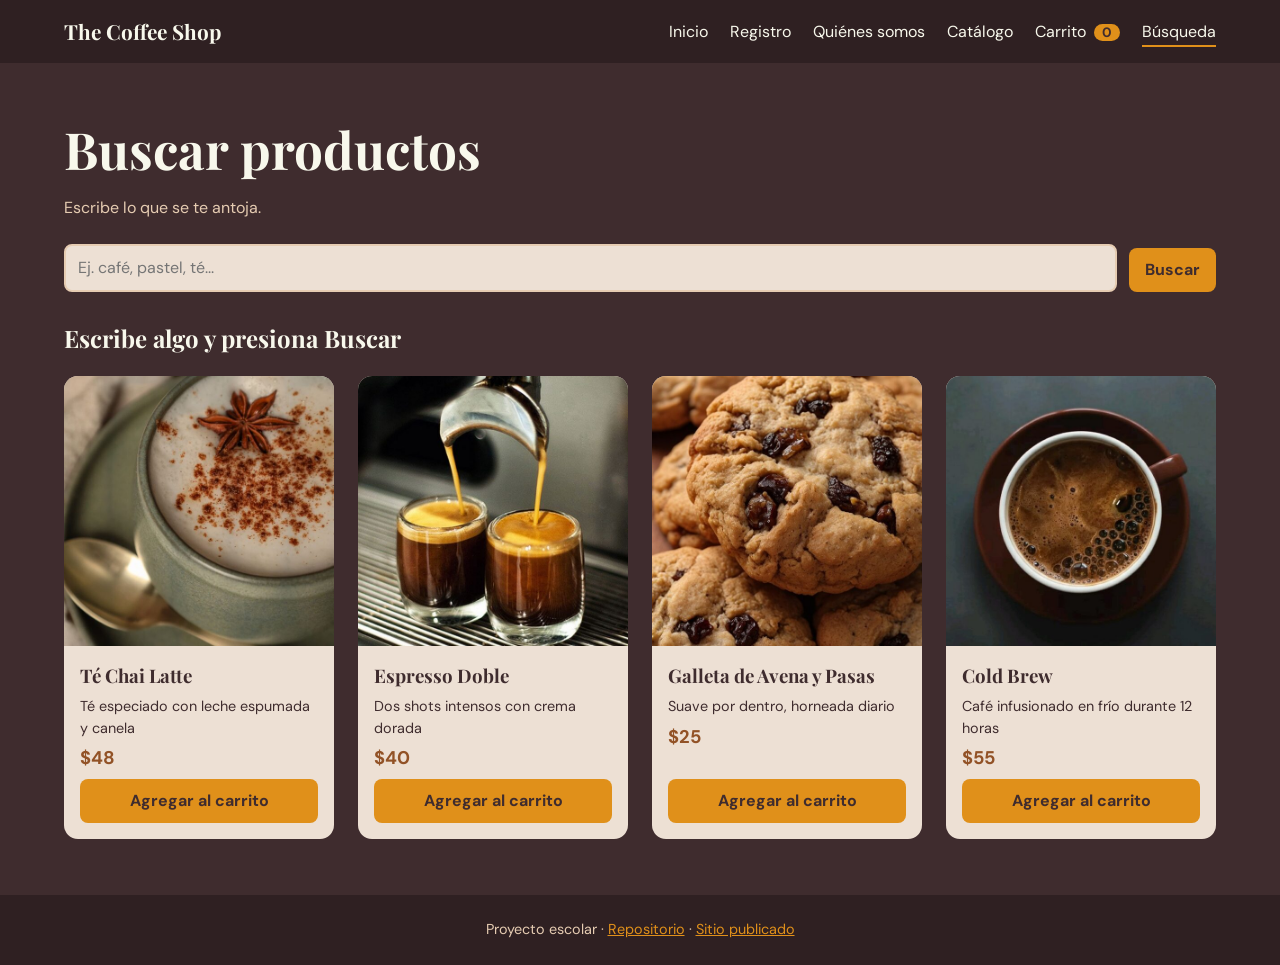
==== busqueda.html @ 22075d90 "Add files via upload" ====
<!DOCTYPE html><html lang="es"><head><meta charset="UTF-8"><meta name="viewport" content="width=device-width, initial-scale=1"><link rel="preconnect" href="https://fonts.googleapis.com"><link href="https://fonts.googleapis.com/css2?family=DM+Sans:wght@400;700&family=Playfair+Display:wght@700&display=swap" rel="stylesheet"><link rel="stylesheet" href="styles.css"><title>Búsqueda | The Coffee Shop</title></head><body><nav><span class="logo">The Coffee Shop</span><ul><li><a href="index.html">Inicio</a></li><li><a href="registro.html">Registro</a></li><li><a href="nosotros.html">Quiénes somos</a></li><li><a href="catalogo.html">Catálogo</a></li><li><a href="carrito.html">Carrito <span id="contador">0</span></a></li><li><a href="busqueda.html" class="activo">Búsqueda</a></li></ul></nav><header class="titulo"><h1>Buscar productos</h1><p>Escribe lo que se te antoja.</p></header><main><form class="buscar" id="form-busqueda"><input type="text" id="texto-busqueda" placeholder="Ej. café, pastel, té..." aria-label="Buscar productos"><button type="submit" class="btn">Buscar</button></form><section id="resultados"><h2 id="titulo-resultados">Escribe algo y presiona Buscar</h2><div class="grid" id="lista-resultados" hidden><article class="producto"><img src="img/chai.jpg" alt="Té Chai Latte"><div><h3>Té Chai Latte</h3><p>Té especiado con leche espumada y canela</p><span class="precio">$48</span><button class="btn btn-agregar" data-id="chai" data-img="chai" data-nombre="Té Chai Latte" data-precio="48">Agregar al carrito</button></div></article><article class="producto"><img src="img/espresso.jpg" alt="Espresso Doble"><div><h3>Espresso Doble</h3><p>Dos shots intensos con crema dorada</p><span class="precio">$40</span><button class="btn btn-agregar" data-id="espresso" data-img="espresso" data-nombre="Espresso Doble" data-precio="40">Agregar al carrito</button></div></article><article class="producto"><img src="img/galleta.jpg" alt="Galleta de Avena y Pasas"><div><h3>Galleta de Avena y Pasas</h3><p>Suave por dentro, horneada diario</p><span class="precio">$25</span><button class="btn btn-agregar" data-id="galleta" data-img="galleta" data-nombre="Galleta de Avena y Pasas" data-precio="25">Agregar al carrito</button></div></article><article class="producto"><img src="img/americano.jpg" alt="Cold Brew"><div><h3>Cold Brew</h3><p>Café infusionado en frío durante 12 horas</p><span class="precio">$55</span><button class="btn btn-agregar" data-id="cold-brew" data-img="americano" data-nombre="Cold Brew" data-precio="55">Agregar al carrito</button></div></article></div></section></main><footer>Proyecto escolar · <a href="https://github.com/rubiesmeralda826-svg/cafeteria_prog_web1" target="_blank" rel="noopener">Repositorio</a> · <a href="https://rubiesmeralda826-svg.github.io/cafeteria_prog_web1/index.html">Sitio publicado</a></footer><div id="mensaje" role="status"></div><script src="script.js"></script></body></html>
---- styles.css ----
:root{--oscuro:#3F2C2E;--cafe:#925226;--ambar:#B7742E;--naranja:#E0901A;--crema:#EDE0D4;--beige:#E6CCB2;--texto:#F8F8EC}
*{box-sizing:border-box;margin:0;padding:0}
body{font-family:'DM Sans',sans-serif;background:var(--oscuro);color:var(--texto);line-height:1.5}
h1,h2,h3{font-family:'Playfair Display',serif}
a{color:var(--naranja)}
nav{display:flex;justify-content:space-between;align-items:center;flex-wrap:wrap;gap:12px;padding:16px 5%;background:#2f2022}
.logo{font-family:'Playfair Display',serif;font-size:1.3rem;font-weight:700}
nav ul{list-style:none;display:flex;flex-wrap:wrap;gap:22px}
nav a{color:var(--texto);text-decoration:none;padding-bottom:3px}
nav a:hover,nav a.activo{border-bottom:2px solid var(--naranja)}
#contador{background:var(--naranja);color:var(--oscuro);border-radius:12px;padding:0 8px;font-weight:700;font-size:.85rem;margin-left:4px}
header.titulo{padding:48px 5% 24px}
header.titulo h1{font-size:clamp(2rem,5vw,3.2rem)}
header.titulo p{color:var(--beige);max-width:60ch;margin-top:8px}
main{padding:0 5% 56px}
.hero{display:grid;grid-template-columns:1fr 1fr;gap:32px;align-items:center;padding:48px 5%}
.hero h1{font-size:clamp(2.2rem,5vw,3.6rem);line-height:1.1}
.hero p{color:var(--beige);margin:16px 0 24px;max-width:50ch}
.banner{width:100%;height:380px;object-fit:cover;border-radius:16px}
.destacados{list-style:none;display:grid;grid-template-columns:repeat(auto-fill,minmax(180px,1fr));gap:20px}
.destacados li{background:var(--crema);color:var(--oscuro);border-radius:12px;overflow:hidden;font-weight:700;text-align:center;padding-bottom:12px}
.destacados img{width:100%;aspect-ratio:1;object-fit:cover;margin-bottom:8px}
h2.sec{margin:8px 0 20px;font-size:1.6rem}
.grid{display:grid;grid-template-columns:repeat(auto-fill,minmax(230px,1fr));gap:24px}
.producto{background:var(--crema);color:var(--oscuro);border-radius:14px;overflow:hidden;display:flex;flex-direction:column}
.producto img{width:100%;aspect-ratio:1;object-fit:cover}
.producto div{padding:16px;display:flex;flex-direction:column;gap:6px;flex:1}
.producto p{font-size:.9rem}
.precio{font-weight:700;color:var(--cafe);font-size:1.15rem}
.btn{display:inline-block;background:var(--naranja);color:var(--oscuro);border:0;border-radius:8px;padding:10px 16px;font:inherit;font-weight:700;cursor:pointer;text-decoration:none;margin-top:auto}
.btn:hover{background:var(--ambar)}
.btn:disabled{background:#7a6a62;color:#bbb;cursor:not-allowed}
.btn-quitar{background:none;border:1px solid var(--beige);color:var(--beige);border-radius:6px;padding:6px 10px;cursor:pointer;font:inherit}
.btn:focus-visible,input:focus-visible,button:focus-visible,a:focus-visible{outline:3px solid var(--beige);outline-offset:2px}
#mensaje{position:fixed;bottom:24px;right:24px;background:var(--naranja);color:var(--oscuro);padding:12px 20px;border-radius:10px;font-weight:700;opacity:0;transition:opacity .3s;pointer-events:none}
#mensaje.visible{opacity:1}
table{width:100%;border-collapse:collapse;background:#4d393b;border-radius:12px;overflow:hidden}
th,td{padding:14px;text-align:left;border-bottom:1px solid #5d4749}
th{background:var(--cafe)}
td img{width:64px;height:64px;object-fit:cover;border-radius:8px;vertical-align:middle;margin-right:12px}
input[type=text],input[type=email],input[type=password],input[type=date],input[type=tel]{width:100%;padding:10px 12px;border-radius:8px;border:2px solid var(--beige);background:var(--crema);color:var(--oscuro);font:inherit}
input.cantidad{width:70px;text-align:center}
.total{text-align:right;font-size:1.5rem;margin:24px 0;font-family:'Playfair Display',serif}
.total span{color:var(--naranja)}
.acciones{text-align:right}
.sep{margin-top:20px;text-align:left}
form.buscar{display:flex;gap:12px;flex-wrap:wrap;margin-bottom:28px}
form.buscar input{flex:1;min-width:220px;width:auto}
form.formulario,#checkout{max-width:520px;display:flex;flex-direction:column;gap:16px}
#checkout{margin-top:32px;background:#4d393b;padding:24px;border-radius:14px;max-width:560px}
label{display:block;font-weight:700;margin-bottom:4px}
fieldset{border:1px solid var(--beige);border-radius:10px;padding:12px 16px}
legend{padding:0 8px;font-weight:700}
fieldset label{display:inline-block;font-weight:400;margin-right:20px}
.check label{font-weight:400;display:flex;gap:8px;align-items:center}
.aviso{min-height:1.4em;font-weight:700;color:var(--naranja)}
#ticket{background:var(--crema);color:var(--oscuro);padding:20px;border-radius:10px;margin-top:16px;font-family:monospace;white-space:pre-line}
#resultados h2{margin-bottom:20px;font-size:1.5rem}
#info-extra{margin-top:16px;max-width:70ch;color:var(--beige)}
footer{text-align:center;padding:24px;background:#2f2022;color:var(--beige);font-size:.9rem}
@media(max-width:700px){.hero{grid-template-columns:1fr}.banner{height:240px}nav{justify-content:center}}
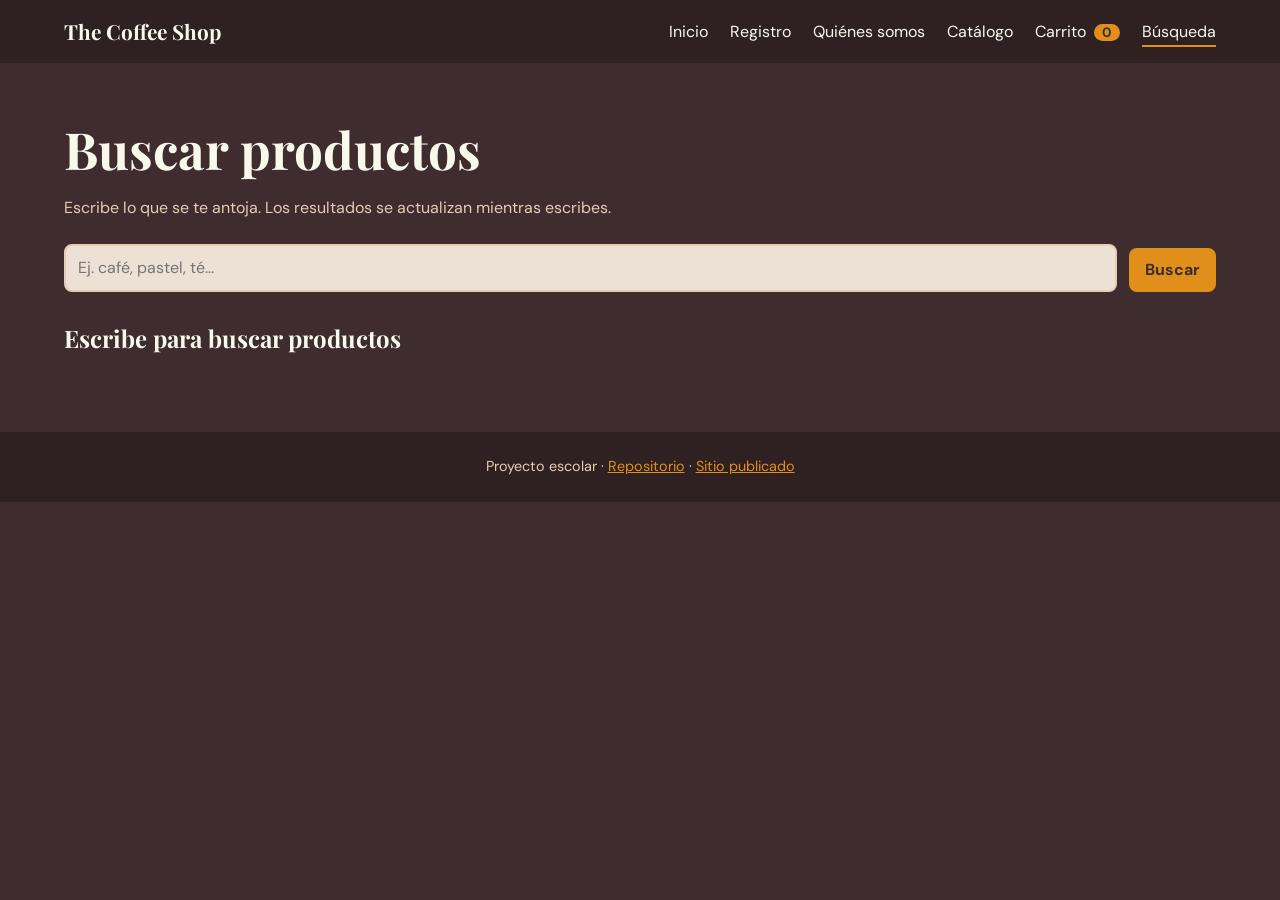
==== commit 3bf2f4ec: "Corrige formularios y busqueda automatica conservando el diseno original" ====
--- a/busqueda.html
+++ b/busqueda.html
@@ -1 +1,131 @@
-<!DOCTYPE html><html lang="es"><head><meta charset="UTF-8"><meta name="viewport" content="width=device-width, initial-scale=1"><link rel="preconnect" href="https://fonts.googleapis.com"><link href="https://fonts.googleapis.com/css2?family=DM+Sans:wght@400;700&family=Playfair+Display:wght@700&display=swap" rel="stylesheet"><link rel="stylesheet" href="styles.css"><title>Búsqueda | The Coffee Shop</title></head><body><nav><span class="logo">The Coffee Shop</span><ul><li><a href="index.html">Inicio</a></li><li><a href="registro.html">Registro</a></li><li><a href="nosotros.html">Quiénes somos</a></li><li><a href="catalogo.html">Catálogo</a></li><li><a href="carrito.html">Carrito <span id="contador">0</span></a></li><li><a href="busqueda.html" class="activo">Búsqueda</a></li></ul></nav><header class="titulo"><h1>Buscar productos</h1><p>Escribe lo que se te antoja.</p></header><main><form class="buscar" id="form-busqueda"><input type="text" id="texto-busqueda" placeholder="Ej. café, pastel, té..." aria-label="Buscar productos"><button type="submit" class="btn">Buscar</button></form><section id="resultados"><h2 id="titulo-resultados">Escribe algo y presiona Buscar</h2><div class="grid" id="lista-resultados" hidden><article class="producto"><img src="img/chai.jpg" alt="Té Chai Latte"><div><h3>Té Chai Latte</h3><p>Té especiado con leche espumada y canela</p><span class="precio">$48</span><button class="btn btn-agregar" data-id="chai" data-img="chai" data-nombre="Té Chai Latte" data-precio="48">Agregar al carrito</button></div></article><article class="producto"><img src="img/espresso.jpg" alt="Espresso Doble"><div><h3>Espresso Doble</h3><p>Dos shots intensos con crema dorada</p><span class="precio">$40</span><button class="btn btn-agregar" data-id="espresso" data-img="espresso" data-nombre="Espresso Doble" data-precio="40">Agregar al carrito</button></div></article><article class="producto"><img src="img/galleta.jpg" alt="Galleta de Avena y Pasas"><div><h3>Galleta de Avena y Pasas</h3><p>Suave por dentro, horneada diario</p><span class="precio">$25</span><button class="btn btn-agregar" data-id="galleta" data-img="galleta" data-nombre="Galleta de Avena y Pasas" data-precio="25">Agregar al carrito</button></div></article><article class="producto"><img src="img/americano.jpg" alt="Cold Brew"><div><h3>Cold Brew</h3><p>Café infusionado en frío durante 12 horas</p><span class="precio">$55</span><button class="btn btn-agregar" data-id="cold-brew" data-img="americano" data-nombre="Cold Brew" data-precio="55">Agregar al carrito</button></div></article></div></section></main><footer>Proyecto escolar · <a href="https://github.com/rubiesmeralda826-svg/cafeteria_prog_web1" target="_blank" rel="noopener">Repositorio</a> · <a href="https://rubiesmeralda826-svg.github.io/cafeteria_prog_web1/index.html">Sitio publicado</a></footer><div id="mensaje" role="status"></div><script src="script.js"></script></body></html>+<!DOCTYPE html>
+<html lang="es">
+<head>
+<meta charset="UTF-8">
+<meta name="viewport" content="width=device-width, initial-scale=1">
+<link rel="preconnect" href="https://fonts.googleapis.com">
+<link href="https://fonts.googleapis.com/css2?family=DM+Sans:wght@400;700&family=Playfair+Display:wght@700&display=swap" rel="stylesheet">
+<link rel="stylesheet" href="styles.css">
+<title>Búsqueda | The Coffee Shop</title>
+</head>
+<body>
+<nav aria-label="Navegación principal">
+<a class="logo" href="index.html" aria-label="The Coffee Shop, volver a Inicio">The Coffee Shop</a>
+<ul>
+<li>
+<a href="index.html">Inicio</a>
+</li>
+<li>
+<a href="registro.html">Registro</a>
+</li>
+<li>
+<a href="nosotros.html">Quiénes somos</a>
+</li>
+<li>
+<a href="catalogo.html">Catálogo</a>
+</li>
+<li>
+<a href="carrito.html">Carrito <span id="contador">0</span>
+</a>
+</li>
+<li>
+<a href="busqueda.html" class="activo" aria-current="page">Búsqueda</a>
+</li>
+</ul>
+</nav>
+<header class="titulo">
+<h1>Buscar productos</h1>
+<p>Escribe lo que se te antoja. Los resultados se actualizan mientras escribes.</p>
+</header>
+<main>
+<form class="buscar" id="form-busqueda">
+<input type="text" id="texto-busqueda" maxlength="100" placeholder="Ej. café, pastel, té..." aria-label="Buscar productos">
+<button type="submit" class="btn">Buscar</button>
+</form>
+<section id="resultados" aria-live="polite" aria-atomic="true">
+<h2 id="titulo-resultados">Escribe para buscar productos</h2>
+<p id="estado-busqueda"></p>
+<div class="grid" id="lista-resultados" hidden>
+<article class="producto">
+<img src="img/americano.jpg" alt="Café Americano">
+<div>
+<h3>Café Americano</h3>
+<p>Espresso largo, suave y aromático</p>
+<span class="precio">$35</span>
+<button class="btn btn-agregar" data-id="americano" data-img="americano" data-nombre="Café Americano" data-precio="35">Agregar al carrito</button>
+</div>
+</article>
+<article class="producto">
+<img src="img/capuchino.jpg" alt="Cappuccino">
+<div>
+<h3>Cappuccino</h3>
+<p>Espresso con leche vaporizada y espuma</p>
+<span class="precio">$45</span>
+<button class="btn btn-agregar" data-id="capuchino" data-img="capuchino" data-nombre="Cappuccino" data-precio="45">Agregar al carrito</button>
+</div>
+</article>
+<article class="producto">
+<img src="img/latte-vainilla.jpg" alt="Latte de Vainilla">
+<div>
+<h3>Latte de Vainilla</h3>
+<p>Café con leche cremosa y toque de vainilla</p>
+<span class="precio">$50</span>
+<button class="btn btn-agregar" data-id="latte-vainilla" data-img="latte-vainilla" data-nombre="Latte de Vainilla" data-precio="50">Agregar al carrito</button>
+</div>
+</article>
+<article class="producto">
+<img src="img/frappuccino.jpg" alt="Frappuccino de Moka">
+<div>
+<h3>Frappuccino de Moka</h3>
+<p>Café frío con chocolate y crema batida</p>
+<span class="precio">$65</span>
+<button class="btn btn-agregar" data-id="frappuccino" data-img="frappuccino" data-nombre="Frappuccino de Moka" data-precio="65">Agregar al carrito</button>
+</div>
+</article>
+<article class="producto">
+<img src="img/cafe-de-olla.jpg" alt="Café de Olla">
+<div>
+<h3>Café de Olla</h3>
+<p>Receta tradicional con canela y piloncillo</p>
+<span class="precio">$38</span>
+<button class="btn btn-agregar" data-id="cafe-de-olla" data-img="cafe-de-olla" data-nombre="Café de Olla" data-precio="38">Agregar al carrito</button>
+</div>
+</article>
+<article class="producto">
+<img src="img/croissant.jpg" alt="Croissant de Mantequilla">
+<div>
+<h3>Croissant de Mantequilla</h3>
+<p>Hojaldrado, recién horneado</p>
+<span class="precio">$40</span>
+<button class="btn btn-agregar" data-id="croissant" data-img="croissant" data-nombre="Croissant de Mantequilla" data-precio="40">Agregar al carrito</button>
+</div>
+</article>
+<article class="producto">
+<img src="img/pastel.jpg" alt="Pastel de Chocolate">
+<div>
+<h3>Pastel de Chocolate</h3>
+<p>Rebanada con ganache de chocolate oscuro</p>
+<span class="precio">$55</span>
+<button class="btn btn-agregar" data-id="pastel" data-img="pastel" data-nombre="Pastel de Chocolate" data-precio="55">Agregar al carrito</button>
+</div>
+</article>
+<article class="producto">
+<img src="img/cafe-grano.jpg" alt="Café en Grano 250 g">
+<div>
+<h3>Café en Grano 250 g</h3>
+<p>Tostado artesanal de Chiapas</p>
+<span class="precio">$120</span>
+<button class="btn btn-agregar" data-id="cafe-grano" data-img="cafe-grano" data-nombre="Café en Grano 250 g" data-precio="120">Agregar al carrito</button>
+</div>
+</article>
+</div>
+</section>
+</main>
+<footer>Proyecto escolar · <a href="https://github.com/rubiesmeralda826-svg/cafeteria_prog_web1" target="_blank" rel="noopener">Repositorio</a> · <a href="https://rubiesmeralda826-svg.github.io/cafeteria_prog_web1/index.html">Sitio publicado</a>
+</footer>
+<div id="mensaje" role="status">
+</div>
+<script src="script.js">
+</script>
+</body>
+</html>
--- a/styles.css
+++ b/styles.css
@@ -59,3 +59,18 @@
 #info-extra{margin-top:16px;max-width:70ch;color:var(--beige)}
 footer{text-align:center;padding:24px;background:#2f2022;color:var(--beige);font-size:.9rem}
 @media(max-width:700px){.hero{grid-template-columns:1fr}.banner{height:240px}nav{justify-content:center}}
+[hidden]{display:none!important}
+.tabla-scroll{width:100%;overflow-x:auto}
+.nota{color:var(--beige);font-size:.9rem;margin-bottom:16px;max-width:70ch}
+#acciones-ticket{margin-top:16px}
+#acciones-ticket .nota{margin-top:12px}
+#mensaje{z-index:10;max-width:calc(100vw - 32px)}
+@media(max-width:700px){nav ul{justify-content:center;gap:12px 18px}.tabla-scroll table{min-width:600px}form.buscar input{min-width:0;flex-basis:100%}form.buscar .btn{width:100%}}
+@media print{
+ body{background:white;color:black}
+ nav,header.titulo,footer,#mensaje,#tabla-carrito,.total,.acciones,#vacio,#form-pago,#acciones-ticket,#checkout>h2,#checkout>.nota{display:none!important}
+ #checkout{display:block;background:white;padding:0;max-width:none;margin:0}
+ #ticket{background:white;color:black;padding:0}
+}
+
+nav a.logo,nav a.logo:hover{border-bottom:0;padding-bottom:0}
